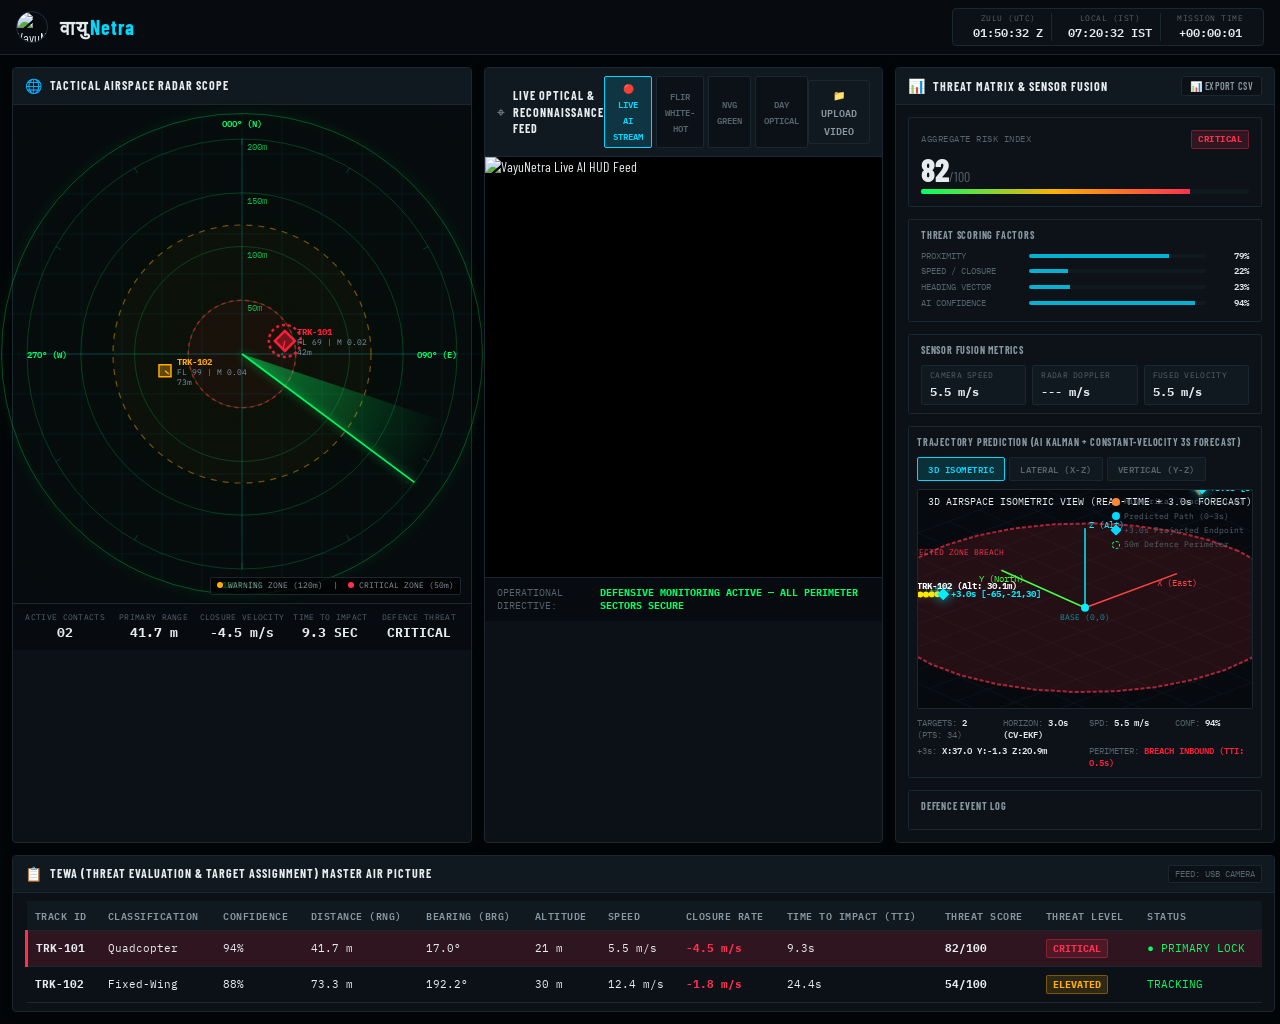
==== frontend/index.html @ 6079808c "Initial commit: VayuNetra AI Drone Detection & Airspace Defence C2" ====
<!DOCTYPE html>
<html lang="en">
<head>
  <meta charset="UTF-8">
  <meta name="viewport" content="width=device-width, initial-scale=1.0">
  <title>VayuNetra (वायुNetra) | AI Drone Detection &amp; Airspace Defence C2</title>
  <link rel="stylesheet" href="styles.css?v=4.0">
  <link rel="preconnect" href="https://fonts.googleapis.com">
  <link rel="preconnect" href="https://fonts.gstatic.com" crossorigin>
  <link href="https://fonts.googleapis.com/css2?family=Barlow+Condensed:ital,wght@0,400;0,500;0,600;0,700;0,800;0,900;1,600&family=IBM+Plex+Mono:ital,wght@0,400;0,500;0,600;0,700;1,400&family=Inter:wght@400;500;600;700&display=swap" rel="stylesheet">
</head>
<body class="cinematic-command-center">

  <!-- =========================================================================
       CLEAN STRATEGIC C2 HEADER
       ========================================================================= -->
  <header class="warroom-header">
    <div class="header-left">
      <div class="iaf-emblem-wrap">
        <img src="vayu_netra_logo.jpg" alt="VayuNetra Logo" width="32" height="32" class="vayu-netra-logo-img" style="width:32px !important; height:32px !important; max-width:32px !important; max-height:32px !important; border-radius:50%; object-fit:cover; flex-shrink:0; border:1.5px solid #1F2E38; display:inline-block;">
        <div class="title-group">
          <h1 class="main-screen-title"><span class="brand-hi">वायु</span><span class="brand-en">Netra</span></h1>
        </div>
      </div>
    </div>

    <!-- RIGHT: MISSION CLOCKS -->
    <div class="header-right">
      <div class="quad-clock-array">
        <div class="clock-cell">
          <span class="ck-label">ZULU (UTC)</span>
          <span id="clock-zulu" class="ck-val">--:--:-- Z</span>
        </div>
        <div class="clock-cell">
          <span class="ck-label">LOCAL (IST)</span>
          <span id="clock-ist" class="ck-val text-cyan">--:--:-- IST</span>
        </div>
        <div class="clock-cell">
          <span class="ck-label">MISSION TIME</span>
          <span id="clock-met" class="ck-val text-green">+00:00:00</span>
        </div>
      </div>
    </div>
  </header>

  <!-- =========================================================================
       MAIN 3-COLUMN TACTICAL GRID + BOTTOM TARGET MATRIX
       ========================================================================= -->
  <main class="warroom-grid">

    <!-- PANEL 1 (LEFT): TACTICAL AIRSPACE RADAR SCOPE -->
    <section class="c2-display-panel panel-big-board">
      <div class="display-panel-header">
        <div class="panel-tag-group">
          <span class="panel-icon">🌐</span>
          <h2>TACTICAL AIRSPACE RADAR SCOPE</h2>
        </div>
      </div>

      <div class="radar-scope-container">
        <canvas id="radarCanvas" width="480" height="480"></canvas>
        <div class="radar-hud-markings">
          <div class="bearing-mark mark-n">000° (N)</div>
          <div class="bearing-mark mark-e">090° (E)</div>
          <div class="bearing-mark mark-s">180° (S)</div>
          <div class="bearing-mark mark-w">270° (W)</div>
          <div class="sam-legend-badge">
            <span class="dot-sam-akash"></span> WARNING ZONE (120m) &nbsp;|&nbsp;
            <span class="dot-sam-dew"></span> CRITICAL ZONE (50m)
          </div>
        </div>
      </div>

      <!-- Real-time Track Vector Telemetry -->
      <div class="bigboard-telemetry-strip">
        <div class="strip-cell">
          <span class="sc-label">ACTIVE CONTACTS</span>
          <span class="sc-val text-cyan" id="track-count-val">00</span>
        </div>
        <div class="strip-cell">
          <span class="sc-label">PRIMARY RANGE</span>
          <span class="sc-val text-red" id="closest-range-val">--- m</span>
        </div>
        <div class="strip-cell">
          <span class="sc-label">CLOSURE VELOCITY</span>
          <span class="sc-val text-amber" id="max-closure-val">--- m/s</span>
        </div>
        <div class="strip-cell">
          <span class="sc-label">TIME TO IMPACT</span>
          <span class="sc-val text-red" id="tti-val">--- SEC</span>
        </div>
        <div class="strip-cell">
          <span class="sc-label">DEFENCE THREAT</span>
          <span class="sc-val text-green" id="air-threat-level">NOMINAL</span>
        </div>
      </div>
    </section>

    <!-- PANEL 2 (CENTER): LIVE OPTICAL RECONNAISSANCE FEED -->
    <section class="c2-display-panel panel-eoir-pod">
      <div class="display-panel-header">
        <div class="panel-tag-group">
          <span class="panel-icon">⌖</span>
          <h2>LIVE OPTICAL &amp; RECONNAISSANCE FEED</h2>
        </div>
        <!-- Clean Vision Mode Switcher -->
        <div class="vision-mode-bar">
          <button class="btn-vision-mode active" id="mode-live-stream" onclick="setVisionMode('LIVE_STREAM')">🔴 LIVE AI STREAM</button>
          <button class="btn-vision-mode" id="mode-flir-white" onclick="setVisionMode('WHITE_HOT')">FLIR WHITE-HOT</button>
          <button class="btn-vision-mode" id="mode-nvg" onclick="setVisionMode('NVG_GREEN')">NVG GREEN</button>
          <button class="btn-vision-mode" id="mode-optical" onclick="setVisionMode('DAY_OPTICAL')">DAY OPTICAL</button>
        </div>

        <!-- Dedicated Video Ingestion Toolbar -->
        <div style="display: flex; align-items: center; gap: 6px; margin-left: auto;">
          <input type="file" id="videoFileInput" accept="video/mp4,video/avi,video/mov,video/mkv,video/webm" style="display: none;" onchange="handleVideoUpload(event)">
          <button class="btn-source-ctrl btn-upload-act" id="btn-upload-video" onclick="document.getElementById('videoFileInput').click()" title="Upload & Stream Recorded Drone Video">📁 UPLOAD VIDEO</button>
        </div>
      </div>

      <div class="optical-feed-container">
        <!-- Live AI MJPEG Feed (From USB Camera + YOLO Inference) -->
        <img id="mjpegVideoFeed" src="/api/video_feed" alt="VayuNetra Live AI HUD Feed" style="position: absolute; top: 0; left: 0; width: 100%; height: 100%; object-fit: contain; z-index: 1;" onerror="setTimeout(() => { this.src = '/api/video_feed?t=' + Date.now(); }, 2000);" onload="this.style.display='block';">
        <canvas id="opticalCanvas" width="660" height="420" style="position: relative; z-index: 0;"></canvas>
      </div>

      <!-- Action Bar -->
      <div class="clean-action-bar">
        <div class="directive-strip">
          <span>OPERATIONAL DIRECTIVE:</span>
          <strong class="text-green" id="directive-text">DEFENSIVE MONITORING ACTIVE — ALL PERIMETER SECTORS SECURE</strong>
        </div>
      </div>
    </section>

    <!-- PANEL 3 (RIGHT): THREAT MATRIX & SENSOR FUSION -->
    <section class="c2-display-panel panel-threat-analytics">
      <div class="display-panel-header">
        <div class="panel-tag-group">
          <span class="panel-icon">📊</span>
          <h2>THREAT MATRIX &amp; SENSOR FUSION</h2>
        </div>
        <button class="btn-export-csv" onclick="exportMissionReportCsv()">📊 EXPORT CSV</button>
      </div>

      <div class="threat-panel-content">
        <!-- Threat Gauge Card -->
        <div class="threat-score-card">
          <div class="threat-gauge-header">
            <span>AGGREGATE RISK INDEX</span>
            <span class="threat-level-badge level-nominal" id="main-threat-badge">NOMINAL</span>
          </div>
          <div class="threat-score-number" id="main-threat-score-val">00<span class="score-max">/100</span></div>
          <div class="threat-progress-track">
            <div class="threat-progress-bar" id="main-threat-progress-bar" style="width: 0%;"></div>
          </div>
        </div>

        <!-- Risk Factor Breakdown -->
        <div class="risk-breakdown-box">
          <div class="breakdown-title">THREAT SCORING FACTORS</div>
          <div class="factor-row">
            <span>PROXIMITY</span>
            <div class="factor-bar-wrap"><div class="factor-bar-fill" id="factor-prox" style="width: 0%;"></div></div>
            <span class="factor-val" id="factor-prox-val">0%</span>
          </div>
          <div class="factor-row">
            <span>SPEED / CLOSURE</span>
            <div class="factor-bar-wrap"><div class="factor-bar-fill" id="factor-spd" style="width: 0%;"></div></div>
            <span class="factor-val" id="factor-spd-val">0%</span>
          </div>
          <div class="factor-row">
            <span>HEADING VECTOR</span>
            <div class="factor-bar-wrap"><div class="factor-bar-fill" id="factor-hdg" style="width: 0%;"></div></div>
            <span class="factor-val" id="factor-hdg-val">0%</span>
          </div>
          <div class="factor-row">
            <span>AI CONFIDENCE</span>
            <div class="factor-bar-wrap"><div class="factor-bar-fill" id="factor-conf" style="width: 0%;"></div></div>
            <span class="factor-val" id="factor-conf-val">0%</span>
          </div>
        </div>

        <!-- Sensor Fusion Metrics -->
        <div class="fusion-metrics-box">
          <div class="breakdown-title">SENSOR FUSION METRICS</div>
          <div class="fusion-metric-grid">
            <div class="f-metric-cell">
              <span class="f-label">CAMERA SPEED</span>
              <span class="f-val text-cyan" id="metric-cam-spd">0.0 m/s</span>
            </div>
            <div class="f-metric-cell">
              <span class="f-label">RADAR DOPPLER</span>
              <span class="f-val text-amber" id="metric-rad-spd">--- m/s</span>
            </div>
            <div class="f-metric-cell">
              <span class="f-label">FUSED VELOCITY</span>
              <span class="f-val text-green" id="metric-fused-spd">0.0 m/s</span>
            </div>
          </div>
        </div>

        <!-- TRAJECTORY PREDICTION VISUALIZATION -->
        <div class="trajectory-viz-box">
          <div class="breakdown-title">TRAJECTORY PREDICTION (AI KALMAN + CONSTANT-VELOCITY 3s FORECAST)</div>
          <div class="traj-view-tabs">
            <button class="traj-tab active" id="tab-3d" onclick="window.trajViz && window.trajViz.setView('3d')">3D ISOMETRIC</button>
            <button class="traj-tab" id="tab-lateral" onclick="window.trajViz && window.trajViz.setView('lateral')">LATERAL (X-Z)</button>
            <button class="traj-tab" id="tab-vertical" onclick="window.trajViz && window.trajViz.setView('vertical')">VERTICAL (Y-Z)</button>
          </div>
          <div class="traj-canvas-wrap">
            <canvas id="trajectoryCanvas" width="480" height="260"></canvas>
            <div class="traj-legend">
              <span class="legend-item"><span class="legend-dot leg-actual"></span> Historical Track (Solid)</span>
              <span class="legend-item"><span class="legend-dot leg-predicted"></span> Predicted Path (0–3s)</span>
              <span class="legend-item"><span class="legend-dot leg-endpoint"></span> +3.0s Projected Endpoint</span>
              <span class="legend-item"><span class="legend-dot leg-perimeter"></span> 50m Defence Perimeter</span>
            </div>
          </div>
          <div class="traj-stats-grid">
            <span class="traj-stat" id="traj-stat-points">TARGETS: <strong>0</strong></span>
            <span class="traj-stat" id="traj-stat-horizon">HORIZON: <strong>3.0s (CV-EKF)</strong></span>
            <span class="traj-stat" id="traj-stat-speed">SPD: <strong>-- m/s</strong></span>
            <span class="traj-stat" id="traj-stat-confidence">CONF: <strong>--%</strong></span>
            <span class="traj-stat traj-stat-wide" id="traj-stat-pred3s">+3s: <strong>AWAITING TRACK</strong></span>
            <span class="traj-stat traj-stat-wide" id="traj-stat-zone">PERIMETER: <strong style="color:#00ff66;">SECURE</strong></span>
          </div>
        </div>

        <!-- Compact Defence Event Log -->
        <div class="clean-event-log-box compact-log">
          <div class="breakdown-title">DEFENCE EVENT LOG</div>
          <div class="event-log-list" id="event-log-container"></div>
        </div>

      </div>
    </section>

    <!-- PANEL 4 (BOTTOM): TEWA MASTER AIR TRACK MATRIX & VIDEO INGESTION -->
    <section class="c2-display-panel panel-bottom-tewa">
      <div class="display-panel-header">
        <div class="panel-tag-group">
          <span class="panel-icon">📋</span>
          <h2>TEWA (THREAT EVALUATION &amp; TARGET ASSIGNMENT) MASTER AIR PICTURE</h2>
        </div>
        <span class="pill-mil pill-active" id="current-stream-source-badge">FEED: USB CAMERA</span>
      </div>

      <div id="video-upload-status-bar" class="upload-status-bar" style="display: none;">
        <span id="upload-status-text">Uploading drone video...</span>
      </div>

      <div class="tewa-table-wrap">
        <table class="tewa-table">
          <thead>
            <tr>
              <th>TRACK ID</th>
              <th>CLASSIFICATION</th>
              <th>CONFIDENCE</th>
              <th>DISTANCE (RNG)</th>
              <th>BEARING (BRG)</th>
              <th>ALTITUDE</th>
              <th>SPEED</th>
              <th>CLOSURE RATE</th>
              <th>TIME TO IMPACT (TTI)</th>
              <th>THREAT SCORE</th>
              <th>THREAT LEVEL</th>
              <th>STATUS</th>
            </tr>
          </thead>
          <tbody id="tewa-table-body">
            <tr>
              <td colspan="12" style="text-align: center; color: var(--text-dim); padding: 16px;">
                NO AIRBORNE TARGETS DETECTED IN PERIMETER • SYSTEM SCANNING
              </td>
            </tr>
          </tbody>
        </table>
      </div>
    </section>

  </main>

  <!-- JAVASCRIPT MODULES -->
  <script src="js/radar_scope.js?v=3.3"></script>
  <script src="js/optical_hud.js?v=3.3"></script>
  <script src="js/trajectory_viz.js?v=3.3"></script>
  <script src="app.js?v=3.3"></script>
</body>
</html>
---- frontend/styles.css ----
/* ==========================================================================
   VAYUNETRA — PROFESSIONAL DEFENCE COMMAND & CONTROL DASHBOARD
   Design System: Charcoal Command Console
   Palette: Neutral Dark + Restrained Cyan Accent + Semantic States
   ========================================================================== */

/* ── DESIGN TOKENS ─────────────────────────────────────────────────────── */
:root {
  /* Backgrounds — neutral near-black charcoal, NO blue cast */
  --bg-0: #030608;
  --bg-1: #070B0F;
  --bg-2: #0B1116;
  --bg-3: #101820;
  --bg-elevated: #141E28;
  --bg-input: #0C1218;

  /* Borders — subtle, low contrast */
  --border: #1A2730;
  --border-active: #00D9FF;
  --border-light: #1F2E38;

  /* Typography */
  --text-primary: #E6EBEE;
  --text-secondary: #8997A1;
  --text-muted: #56636C;

  /* Accent — cyan is instrumentation ONLY */
  --cyan: #00D9FF;
  --cyan-dim: rgba(0, 217, 255, 0.15);
  --cyan-subtle: rgba(0, 217, 255, 0.08);

  /* Semantic status */
  --success: #00FF66;
  --success-dim: rgba(0, 255, 102, 0.15);
  --warning: #FFB000;
  --warning-dim: rgba(255, 176, 0, 0.15);
  --danger: #FF304F;
  --danger-dim: rgba(255, 48, 79, 0.15);

  /* Radar-specific */
  --radar-green: #00FF66;
  --radar-grid: #0A2818;
  --radar-sweep: rgba(0, 255, 102, 0.12);

  /* Fonts */
  --font-mono: 'IBM Plex Mono', monospace;
  --font-title: 'Barlow Condensed', sans-serif;
  --font-stencil: 'Barlow Condensed', sans-serif;
  --font-body: 'Inter', 'Barlow Condensed', sans-serif;

  /* Spacing */
  --sp-1: 4px;
  --sp-2: 8px;
  --sp-3: 12px;
  --sp-4: 16px;
  --sp-5: 24px;
  --sp-6: 32px;

  /* Radii */
  --radius-sm: 2px;
  --radius-md: 4px;
  --radius-lg: 6px;
}

/* ── RESET ─────────────────────────────────────────────────────────────── */
* {
  box-sizing: border-box;
  margin: 0;
  padding: 0;
}

/* ── BASE ──────────────────────────────────────────────────────────────── */
body.cinematic-command-center {
  background-color: var(--bg-0);
  background-image: none;
  color: var(--text-primary);
  font-family: var(--font-title);
  font-size: 14px;
  line-height: 1.4;
  min-height: 100vh;
  overflow-x: hidden;
  user-select: none;
  -webkit-font-smoothing: antialiased;
  -moz-osx-font-smoothing: grayscale;
}

/* ── SCROLLBAR ─────────────────────────────────────────────────────────── */
::-webkit-scrollbar { width: 4px; height: 4px; }
::-webkit-scrollbar-track { background: var(--bg-1); }
::-webkit-scrollbar-thumb { background: var(--border); border-radius: 2px; }
::-webkit-scrollbar-thumb:hover { background: var(--text-muted); }

/* ── UTILITY CLASSES ───────────────────────────────────────────────────── */
.text-cyan { color: var(--cyan); }
.text-red { color: var(--danger); }
.text-green { color: var(--success); }
.text-amber { color: var(--warning); }

/* ==========================================================================
   HEADER — Dark charcoal command bar
   ========================================================================== */

.warroom-header {
  display: flex;
  justify-content: space-between;
  align-items: center;
  padding: var(--sp-2) var(--sp-4);
  background: var(--bg-1);
  border-bottom: 1px solid var(--border);
  box-shadow: 0 1px 4px rgba(0, 0, 0, 0.5);
}

.header-left {
  display: flex;
  align-items: center;
}

.iaf-emblem-wrap {
  display: flex;
  align-items: center;
  gap: var(--sp-3);
}

.vayu-netra-logo-img {
  height: 32px !important;
  width: 32px !important;
  max-width: 32px !important;
  max-height: 32px !important;
  flex-shrink: 0;
  border-radius: 50%;
  border: 1.5px solid var(--border-light);
  box-shadow: none;
  object-fit: cover;
  display: inline-block;
}

.brand-hi {
  color: var(--text-primary);
  font-weight: 800;
  font-family: var(--font-title);
  margin-right: 2px;
}

.brand-en {
  color: var(--cyan);
  font-weight: 700;
  font-family: var(--font-title);
}

.command-motto {
  font-family: var(--font-mono);
  font-size: 9px;
  letter-spacing: 1.5px;
  color: var(--text-muted);
  font-weight: 500;
}

.main-screen-title {
  font-family: var(--font-title);
  font-size: 20px;
  font-weight: 700;
  letter-spacing: 1px;
  color: var(--text-primary);
  line-height: 1.2;
}

.badge-sector {
  background: var(--bg-3);
  color: var(--text-secondary);
  font-size: 10px;
  padding: 2px 6px;
  border-radius: var(--radius-sm);
  border: 1px solid var(--border);
  vertical-align: middle;
  font-family: var(--font-mono);
}

/* STATUS PILLS */
.clean-status-pill-group {
  display: flex;
  gap: var(--sp-2);
  align-items: center;
}

.status-pill {
  font-family: var(--font-mono);
  font-size: 10px;
  padding: 3px 8px;
  border-radius: var(--radius-sm);
  border: 1px solid var(--border);
  background: var(--bg-2);
  display: flex;
  align-items: center;
  gap: 5px;
  color: var(--text-secondary);
}

.pill-online { border-color: rgba(0, 255, 102, 0.3); color: var(--success); }
.pill-active { border-color: rgba(0, 217, 255, 0.3); color: var(--cyan); }
.pill-standby { border-color: rgba(255, 176, 0, 0.25); color: var(--warning); }
.pill-ai { border-color: var(--border-light); color: var(--text-primary); }

.pill-dot {
  color: var(--success);
  animation: pulseDot 1.5s infinite;
}

@keyframes pulseDot {
  0%, 100% { opacity: 1; }
  50% { opacity: 0.3; }
}

/* CLOCK ARRAY */
.header-right {
  display: flex;
  align-items: center;
}

.quad-clock-array {
  display: flex;
  gap: var(--sp-2);
  background: var(--bg-2);
  border: 1px solid var(--border);
  padding: var(--sp-1) var(--sp-3);
  border-radius: var(--radius-md);
}

.clock-cell {
  display: flex;
  flex-direction: column;
  align-items: center;
  padding: 0 var(--sp-2);
  border-right: 1px solid var(--border);
}
.clock-cell:last-child { border-right: none; }

.ck-label {
  font-family: var(--font-mono);
  font-size: 8px;
  color: var(--text-muted);
  letter-spacing: 0.5px;
  text-transform: uppercase;
}

.ck-val {
  font-family: var(--font-mono);
  font-size: 12px;
  font-weight: 600;
  color: var(--text-primary);
}

/* ==========================================================================
   MAIN GRID LAYOUT
   ========================================================================== */

.warroom-grid {
  display: grid;
  grid-template-columns: 460px 1fr 380px;
  gap: var(--sp-3);
  padding: var(--sp-3);
}

.panel-bottom-tewa {
  grid-column: 1 / -1;
}

/* ==========================================================================
   PANEL SYSTEM — Layered charcoal surfaces, subtle borders
   ========================================================================== */

.c2-display-panel {
  background: var(--bg-2);
  border: 1px solid var(--border);
  border-radius: var(--radius-md);
  display: flex;
  flex-direction: column;
  box-shadow: 0 2px 8px rgba(0, 0, 0, 0.3);
  position: relative;
}

/* Remove the corner accent marks — they create unnecessary visual noise */
.c2-display-panel::before,
.c2-display-panel::after {
  display: none;
}

.display-panel-header {
  display: flex;
  justify-content: space-between;
  align-items: center;
  padding: var(--sp-2) var(--sp-3);
  background: var(--bg-3);
  border-bottom: 1px solid var(--border);
}

.panel-tag-group {
  display: flex;
  align-items: center;
  gap: var(--sp-2);
}

.panel-tag-group h2 {
  font-family: var(--font-title);
  font-size: 12px;
  font-weight: 700;
  letter-spacing: 1px;
  color: var(--text-primary);
  text-transform: uppercase;
}

.panel-icon {
  color: var(--text-secondary);
  font-size: 14px;
}

.panel-pills {
  display: flex;
  gap: 6px;
}

.pill-mil {
  font-family: var(--font-mono);
  font-size: 9px;
  background: var(--bg-2);
  border: 1px solid var(--border);
  padding: 2px 6px;
  border-radius: var(--radius-sm);
  color: var(--text-muted);
}

.pill-pulse {
  background: var(--success-dim);
  border-color: rgba(0, 255, 102, 0.35);
  color: var(--success);
  animation: radarPillPulse 1.5s infinite;
}

@keyframes radarPillPulse {
  0%, 100% { opacity: 1; }
  50% { opacity: 0.4; }
}

/* ==========================================================================
   PANEL 1: TACTICAL AIRSPACE RADAR SCOPE
   ========================================================================== */

.radar-scope-container {
  position: relative;
  display: flex;
  justify-content: center;
  align-items: center;
  padding: var(--sp-2);
  background: radial-gradient(circle, #040E08 0%, var(--bg-1) 100%);
}

#radarCanvas {
  border-radius: 50%;
  border: 1.5px solid rgba(0, 255, 102, 0.30);
  box-shadow: 0 0 15px rgba(0, 255, 102, 0.08), inset 0 0 15px rgba(0, 255, 102, 0.04);
}

.radar-hud-markings {
  position: absolute;
  top: 0; left: 0; right: 0; bottom: 0;
  pointer-events: none;
}

.bearing-mark {
  position: absolute;
  font-family: var(--font-mono);
  font-size: 9px;
  color: var(--success);
  font-weight: 600;
}
.mark-n { top: 12px; left: 50%; transform: translateX(-50%); }
.mark-s { bottom: 12px; left: 50%; transform: translateX(-50%); }
.mark-e { right: 14px; top: 50%; transform: translateY(-50%); }
.mark-w { left: 14px; top: 50%; transform: translateY(-50%); }

.sam-legend-badge {
  position: absolute;
  bottom: 8px;
  right: 10px;
  background: rgba(0, 0, 0, 0.7);
  border: 1px solid var(--border);
  padding: 2px 6px;
  border-radius: var(--radius-sm);
  font-family: var(--font-mono);
  font-size: 8px;
  color: var(--text-secondary);
}

.dot-sam-akash {
  display: inline-block;
  width: 6px;
  height: 6px;
  border-radius: 50%;
  background: var(--warning);
}
.dot-sam-dew {
  display: inline-block;
  width: 6px;
  height: 6px;
  border-radius: 50%;
  background: var(--danger);
}

/* Telemetry Strip below radar */
.bigboard-telemetry-strip {
  display: grid;
  grid-template-columns: repeat(5, 1fr);
  padding: var(--sp-2) var(--sp-2);
  background: var(--bg-1);
  border-top: 1px solid var(--border);
  text-align: center;
}

.strip-cell .sc-label {
  display: block;
  font-family: var(--font-mono);
  font-size: 7.5px;
  color: var(--text-muted);
  letter-spacing: 0.3px;
  text-transform: uppercase;
}

.strip-cell .sc-val {
  font-family: var(--font-mono);
  font-size: 13px;
  font-weight: 700;
  color: var(--text-primary);
}

/* ==========================================================================
   PANEL 2: LIVE OPTICAL & RECONNAISSANCE FEED
   ========================================================================== */

.vision-mode-bar {
  display: flex;
  gap: var(--sp-1);
}

.btn-vision-mode {
  font-family: var(--font-mono);
  font-size: 9px;
  font-weight: 600;
  padding: 3px 8px;
  border-radius: var(--radius-sm);
  border: 1px solid var(--border);
  background: var(--bg-2);
  color: var(--text-muted);
  cursor: pointer;
  transition: all 0.15s ease;
}

.btn-vision-mode:hover {
  color: var(--text-secondary);
  border-color: var(--border-light);
}

.btn-vision-mode.active {
  background: var(--cyan-dim);
  color: var(--cyan);
  border-color: var(--cyan);
  box-shadow: none;
}

.optical-feed-container {
  position: relative;
  background: #000;
  display: flex;
  justify-content: center;
  align-items: center;
  min-height: 420px;
  overflow: hidden;
}

#opticalCanvas {
  width: 100%;
  height: 100%;
  object-fit: cover;
}

/* FLIR overlay — retained for functionality */
.flir-cinematic-overlay {
  position: absolute;
  top: 0; left: 0; right: 0; bottom: 0;
  pointer-events: none;
}

.flir-top-bar {
  position: absolute;
  top: 8px;
  left: 10px;
  display: flex;
  gap: 12px;
  background: rgba(0, 0, 0, 0.7);
  border: 1px solid var(--border);
  padding: 3px 8px;
  font-family: var(--font-mono);
  font-size: 9px;
  color: var(--text-secondary);
}

.flir-zoom-controls {
  position: absolute;
  top: 8px;
  right: 10px;
  display: flex;
  gap: 4px;
  align-items: center;
  background: rgba(0, 0, 0, 0.7);
  border: 1px solid var(--border);
  padding: 2px 6px;
  pointer-events: auto;
}

.zoom-label {
  font-family: var(--font-mono);
  font-size: 8px;
  color: var(--text-muted);
}

.btn-zoom {
  font-family: var(--font-mono);
  font-size: 8px;
  padding: 2px 5px;
  background: var(--bg-2);
  border: 1px solid var(--border);
  color: var(--text-secondary);
  border-radius: var(--radius-sm);
  cursor: pointer;
  transition: all 0.15s ease;
}

.btn-zoom.active {
  background: var(--warning-dim);
  color: var(--warning);
  border-color: var(--warning);
}

.laser-designator-box {
  position: absolute;
  bottom: 8px;
  left: 10px;
  background: rgba(0, 0, 0, 0.75);
  border: 1px solid var(--border);
  padding: 5px 10px;
  border-radius: var(--radius-sm);
  font-family: var(--font-mono);
}

.designator-title {
  font-size: 10px;
  font-weight: 600;
  color: var(--text-primary);
  letter-spacing: 0.5px;
}

.designator-desc {
  font-size: 9.5px;
  color: var(--text-muted);
  margin-top: 2px;
}

/* Action bar below feed */
.clean-action-bar {
  padding: var(--sp-2) var(--sp-3);
  background: var(--bg-1);
  border-top: 1px solid var(--border);
}

.directive-strip {
  display: flex;
  justify-content: space-between;
  font-family: var(--font-mono);
  font-size: 9.5px;
  color: var(--text-muted);
}

/* ==========================================================================
   PANEL 3: THREAT MATRIX & SENSOR FUSION
   ========================================================================== */

.threat-panel-content {
  padding: var(--sp-3);
  display: flex;
  flex-direction: column;
  gap: var(--sp-3);
}

/* Threat Score Card */
.threat-score-card {
  background: var(--bg-input);
  border: 1px solid var(--border);
  padding: var(--sp-3);
  border-radius: var(--radius-sm);
}

.threat-gauge-header {
  display: flex;
  justify-content: space-between;
  align-items: center;
  font-family: var(--font-mono);
  font-size: 9px;
  color: var(--text-muted);
  text-transform: uppercase;
  letter-spacing: 0.5px;
}

.threat-level-badge {
  font-family: var(--font-mono);
  font-size: 9px;
  font-weight: 700;
  padding: 2px 6px;
  border-radius: var(--radius-sm);
}

.level-nominal { background: var(--success-dim); color: var(--success); border: 1px solid rgba(0, 255, 102, 0.35); }
.level-elevated { background: var(--warning-dim); color: var(--warning); border: 1px solid rgba(255, 176, 0, 0.35); }
.level-critical { background: var(--danger-dim); color: var(--danger); border: 1px solid rgba(255, 48, 79, 0.35); }

.threat-score-number {
  font-family: var(--font-title);
  font-size: 32px;
  font-weight: 800;
  color: var(--text-primary);
  margin: var(--sp-1) 0;
  line-height: 1;
}

.score-max {
  font-size: 14px;
  color: var(--text-muted);
  font-weight: 400;
}

.threat-progress-track {
  width: 100%;
  height: 5px;
  background: var(--bg-3);
  border-radius: var(--radius-sm);
  overflow: hidden;
}

.threat-progress-bar {
  height: 100%;
  background: linear-gradient(90deg, var(--success), var(--warning), var(--danger));
  transition: width 0.3s ease;
}

/* Risk Factor Breakdown */
.risk-breakdown-box, .fusion-metrics-box, .clean-event-log-box {
  background: var(--bg-input);
  border: 1px solid var(--border);
  padding: var(--sp-2) var(--sp-3);
  border-radius: var(--radius-sm);
}

.breakdown-title {
  font-family: var(--font-title);
  font-size: 10px;
  font-weight: 700;
  color: var(--text-secondary);
  letter-spacing: 0.8px;
  margin-bottom: var(--sp-2);
  text-transform: uppercase;
}

.factor-row {
  display: grid;
  grid-template-columns: 100px 1fr 35px;
  align-items: center;
  gap: var(--sp-2);
  font-family: var(--font-mono);
  font-size: 8.5px;
  color: var(--text-muted);
  margin-bottom: var(--sp-1);
}

.factor-bar-wrap {
  height: 4px;
  background: var(--bg-3);
  border-radius: var(--radius-sm);
  overflow: hidden;
}

.factor-bar-fill {
  height: 100%;
  background: var(--cyan);
  transition: width 0.3s ease;
  opacity: 0.8;
}

.factor-val {
  text-align: right;
  color: var(--text-primary);
  font-weight: 600;
}

/* Sensor Fusion Metrics */
.fusion-metric-grid {
  display: grid;
  grid-template-columns: repeat(3, 1fr);
  gap: 6px;
}

.f-metric-cell {
  background: var(--bg-3);
  border: 1px solid var(--border);
  padding: var(--sp-1) var(--sp-2);
  border-radius: var(--radius-sm);
}

.f-metric-cell .f-label {
  display: block;
  font-family: var(--font-mono);
  font-size: 7.5px;
  color: var(--text-muted);
  letter-spacing: 0.3px;
  text-transform: uppercase;
}

.f-metric-cell .f-val {
  font-family: var(--font-mono);
  font-size: 12px;
  font-weight: 700;
  color: var(--text-primary);
}

/* ==========================================================================
   EVENT LOG
   ========================================================================== */

.event-log-list {
  display: flex;
  flex-direction: column;
  gap: 3px;
  max-height: 80px;
  overflow-y: auto;
  font-family: var(--font-mono);
  font-size: 8.5px;
}

.log-item {
  color: var(--text-muted);
  line-height: 1.3;
}

/* ==========================================================================
   EXPORT BUTTON
   ========================================================================== */

.btn-export-csv {
  font-family: var(--font-title);
  font-size: 10px;
  font-weight: 600;
  padding: 3px 8px;
  background: var(--bg-2);
  border: 1px solid var(--border);
  color: var(--text-secondary);
  border-radius: var(--radius-sm);
  cursor: pointer;
  transition: all 0.15s ease;
  letter-spacing: 0.3px;
}

.btn-export-csv:hover {
  background: var(--bg-3);
  border-color: var(--cyan);
  color: var(--cyan);
}

/* ==========================================================================
   PANEL 4: TEWA TABLE
   ========================================================================== */

.tewa-table-wrap {
  padding: var(--sp-2) var(--sp-3);
  overflow-x: auto;
}

.tewa-table {
  width: 100%;
  border-collapse: collapse;
  font-family: var(--font-mono);
  font-size: 11px;
}

.tewa-table th {
  background: var(--bg-3);
  color: var(--text-secondary);
  text-align: left;
  padding: var(--sp-2) var(--sp-2);
  border-bottom: 1px solid var(--border);
  font-weight: 600;
  font-size: 9.5px;
  letter-spacing: 0.5px;
  text-transform: uppercase;
}

.tewa-table td {
  padding: var(--sp-2) var(--sp-2);
  border-bottom: 1px solid var(--border);
  color: var(--text-primary);
  white-space: nowrap;
}

.tewa-table tr:hover {
  background: rgba(255, 255, 255, 0.02);
}

.row-hostile-priority {
  background: var(--danger-dim);
  border-left: 3px solid var(--danger);
}

.tewa-badge {
  padding: 2px 6px;
  border-radius: var(--radius-sm);
  font-weight: 700;
  font-size: 9.5px;
  display: inline-block;
}

.tewa-critical { background: var(--danger-dim); color: var(--danger); border: 1px solid rgba(255, 48, 79, 0.35); }
.tewa-elevated { background: var(--warning-dim); color: var(--warning); border: 1px solid rgba(255, 176, 0, 0.35); }
.tewa-nominal { background: var(--success-dim); color: var(--success); border: 1px solid rgba(0, 255, 102, 0.35); }

/* ==========================================================================
   VIDEO SOURCE CONTROLS
   ========================================================================== */

.video-source-controls {
  display: flex;
  align-items: center;
  gap: var(--sp-2);
}

.btn-source-ctrl {
  font-family: var(--font-mono);
  font-size: 10px;
  font-weight: 600;
  padding: var(--sp-1) var(--sp-3);
  border-radius: var(--radius-sm);
  cursor: pointer;
  transition: all 0.15s ease;
  display: flex;
  align-items: center;
  gap: 5px;
}

.btn-upload-act {
  background: var(--bg-3);
  border: 1px solid var(--border);
  color: var(--text-secondary);
}

.btn-upload-act:hover {
  border-color: var(--cyan);
  color: var(--cyan);
  background: var(--cyan-subtle);
}

.btn-usb-act {
  background: var(--success-dim);
  border: 1px solid rgba(0, 255, 102, 0.35);
  color: var(--success);
}

.btn-usb-act:hover {
  background: var(--success);
  color: #000;
}

.upload-status-bar {
  padding: var(--sp-2) var(--sp-3);
  background: var(--cyan-subtle);
  border-bottom: 1px solid var(--border);
  font-family: var(--font-mono);
  font-size: 10px;
  color: var(--text-secondary);
  display: flex;
  justify-content: space-between;
  align-items: center;
}

/* ==========================================================================
   RF JAMMING PANEL (retained for possible re-enable)
   ========================================================================== */

.rf-jamming-control-panel {
  padding: var(--sp-2) var(--sp-3);
  background: var(--bg-1);
  border-top: 1px solid var(--border);
  margin-top: var(--sp-2);
  border-radius: var(--radius-sm);
  display: flex;
  flex-direction: column;
  gap: var(--sp-2);
}

.rf-panel-header {
  display: flex;
  justify-content: space-between;
  align-items: center;
  font-family: var(--font-mono);
  font-size: 10px;
}

.rf-panel-title {
  font-family: var(--font-title);
  font-size: 11px;
  font-weight: 700;
  color: var(--text-secondary);
  letter-spacing: 0.8px;
}

.rf-status-badge {
  font-size: 9px;
  padding: 2px 6px;
  border-radius: var(--radius-sm);
  font-weight: 700;
  font-family: var(--font-mono);
}

.tag-secure { background: var(--success-dim); color: var(--success); border: 1px solid rgba(0, 255, 102, 0.3); }
.tag-critical { background: var(--danger-dim); color: var(--danger); border: 1px solid rgba(255, 48, 79, 0.3); }
.tag-active { background: var(--cyan-dim); color: var(--cyan); border: 1px solid rgba(0, 217, 255, 0.3); }

.rf-action-btn-group {
  display: grid;
  grid-template-columns: 1.4fr 1.2fr 1.2fr;
  gap: var(--sp-2);
}

.btn-rf-action {
  font-family: var(--font-title);
  font-size: 11px;
  font-weight: 700;
  padding: var(--sp-2) var(--sp-2);
  border-radius: var(--radius-sm);
  cursor: pointer;
  letter-spacing: 0.5px;
  text-transform: uppercase;
  transition: all 0.15s ease;
}

.btn-softkill {
  background: var(--bg-3);
  border: 1px solid var(--border);
  color: var(--text-secondary);
}
.btn-softkill:hover {
  border-color: var(--cyan);
  color: var(--cyan);
}

.btn-jam-sim {
  background: var(--bg-3);
  border: 1px solid var(--border);
  color: var(--text-secondary);
}
.btn-jam-sim:hover {
  border-color: var(--warning);
  color: var(--warning);
}

.btn-eccm-hop {
  background: var(--bg-3);
  border: 1px solid var(--border);
  color: var(--text-secondary);
}
.btn-eccm-hop:hover {
  border-color: var(--success);
  color: var(--success);
}

/* ==========================================================================
   TRAJECTORY PREDICTION
   ========================================================================== */

.trajectory-viz-box {
  padding: var(--sp-2);
  background: var(--bg-input);
  border: 1px solid var(--border);
  border-radius: var(--radius-sm);
}

.traj-view-tabs {
  display: flex;
  gap: var(--sp-1);
  margin: var(--sp-2) 0;
}

.traj-tab {
  font-family: var(--font-mono);
  font-size: 9px;
  font-weight: 600;
  padding: 3px 10px;
  border-radius: var(--radius-sm);
  cursor: pointer;
  letter-spacing: 0.5px;
  background: var(--bg-3);
  border: 1px solid var(--border);
  color: var(--text-muted);
  transition: all 0.15s ease;
}

.traj-tab:hover {
  border-color: var(--border-light);
  color: var(--text-secondary);
}

.traj-tab.active {
  background: var(--cyan-dim);
  border-color: var(--cyan);
  color: var(--cyan);
}

.traj-canvas-wrap {
  position: relative;
  width: 100%;
  height: 220px;
  background: var(--bg-1);
  border: 1px solid var(--border);
  border-radius: var(--radius-sm);
  overflow: hidden;
}

.traj-canvas-wrap canvas {
  width: 100%;
  height: 100%;
  display: block;
}

.traj-legend {
  position: absolute;
  top: 6px;
  right: 8px;
  display: flex;
  flex-direction: column;
  gap: 3px;
  font-family: var(--font-mono);
  font-size: 8px;
  color: var(--text-muted);
}

.legend-item {
  display: flex;
  align-items: center;
  gap: 4px;
}

.legend-dot {
  width: 8px;
  height: 8px;
  border-radius: 50%;
  display: inline-block;
}

.leg-actual { background: #ff8833; box-shadow: none; }
.leg-predicted { background: var(--cyan); box-shadow: none; }
.leg-endpoint {
  background: var(--cyan);
  transform: rotate(45deg);
  border-radius: 1px;
  box-shadow: none;
}
.leg-perimeter {
  background: transparent;
  border: 1.5px dashed var(--success);
  border-radius: 50%;
}

.traj-stats-grid {
  display: grid;
  grid-template-columns: repeat(4, 1fr);
  gap: var(--sp-1) var(--sp-2);
  padding: var(--sp-2) 0 0 0;
  font-family: var(--font-mono);
  font-size: 8.5px;
  color: var(--text-muted);
}

.traj-stat-wide {
  grid-column: span 2;
}

.traj-stat strong {
  color: var(--text-primary);
  font-weight: 600;
}

/* Compact Event Log */
.compact-log {
  max-height: 80px;
  overflow-y: auto;
}

.compact-log .event-log-list {
  max-height: 60px;
  overflow-y: auto;
}
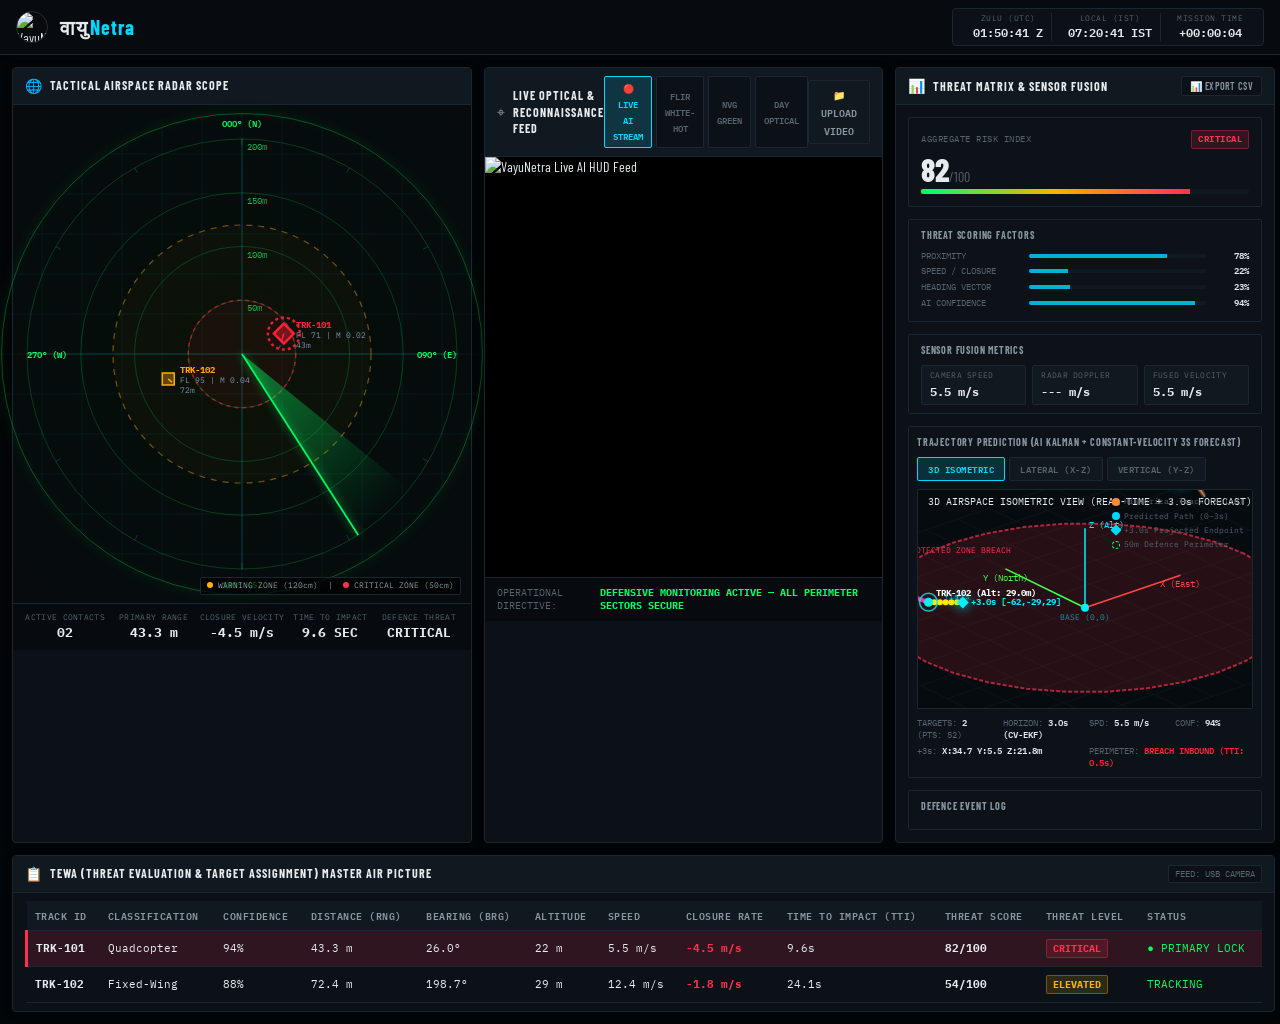
==== commit a14ca354: "Add Dockerfile and backend connection support" ====
--- a/frontend/index.html
+++ b/frontend/index.html
@@ -65,8 +65,8 @@
           <div class="bearing-mark mark-s">180° (S)</div>
           <div class="bearing-mark mark-w">270° (W)</div>
           <div class="sam-legend-badge">
-            <span class="dot-sam-akash"></span> WARNING ZONE (120m) &nbsp;|&nbsp;
-            <span class="dot-sam-dew"></span> CRITICAL ZONE (50m)
+            <span class="dot-sam-akash"></span> WARNING ZONE (120cm) &nbsp;|&nbsp;
+            <span class="dot-sam-dew"></span> CRITICAL ZONE (50cm)
           </div>
         </div>
       </div>
@@ -282,9 +282,9 @@
   </main>
 
   <!-- JAVASCRIPT MODULES -->
-  <script src="js/radar_scope.js?v=3.3"></script>
-  <script src="js/optical_hud.js?v=3.3"></script>
-  <script src="js/trajectory_viz.js?v=3.3"></script>
-  <script src="app.js?v=3.3"></script>
+  <script src="js/radar_scope.js?v=3.4"></script>
+  <script src="js/optical_hud.js?v=3.4"></script>
+  <script src="js/trajectory_viz.js?v=3.4"></script>
+  <script src="app.js?v=3.4"></script>
 </body>
 </html>
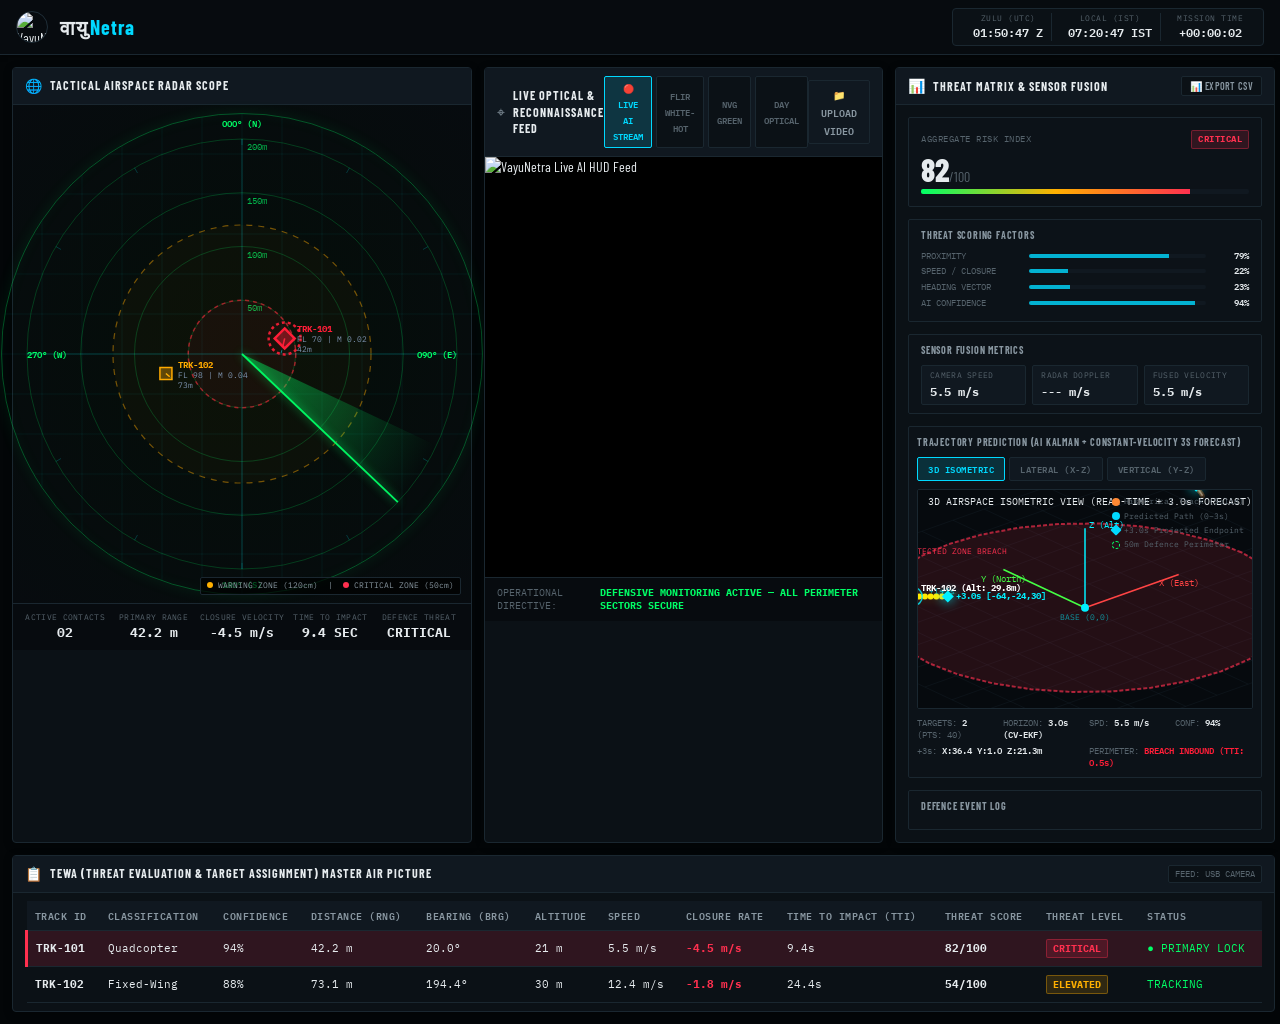
==== commit 248d72ba: "Update VayuNetra emblem logo and redeploy" ====
--- a/frontend/index.html
+++ b/frontend/index.html
@@ -17,7 +17,7 @@
   <header class="warroom-header">
     <div class="header-left">
       <div class="iaf-emblem-wrap">
-        <img src="vayu_netra_logo.jpg" alt="VayuNetra Logo" width="32" height="32" class="vayu-netra-logo-img" style="width:32px !important; height:32px !important; max-width:32px !important; max-height:32px !important; border-radius:50%; object-fit:cover; flex-shrink:0; border:1.5px solid #1F2E38; display:inline-block;">
+        <img src="vayu_netra_logo.jpg?v=5.0" alt="VayuNetra Logo" width="32" height="32" class="vayu-netra-logo-img" style="width:32px !important; height:32px !important; max-width:32px !important; max-height:32px !important; border-radius:50%; object-fit:cover; flex-shrink:0; border:1.5px solid #1F2E38; display:inline-block;">
         <div class="title-group">
           <h1 class="main-screen-title"><span class="brand-hi">वायु</span><span class="brand-en">Netra</span></h1>
         </div>
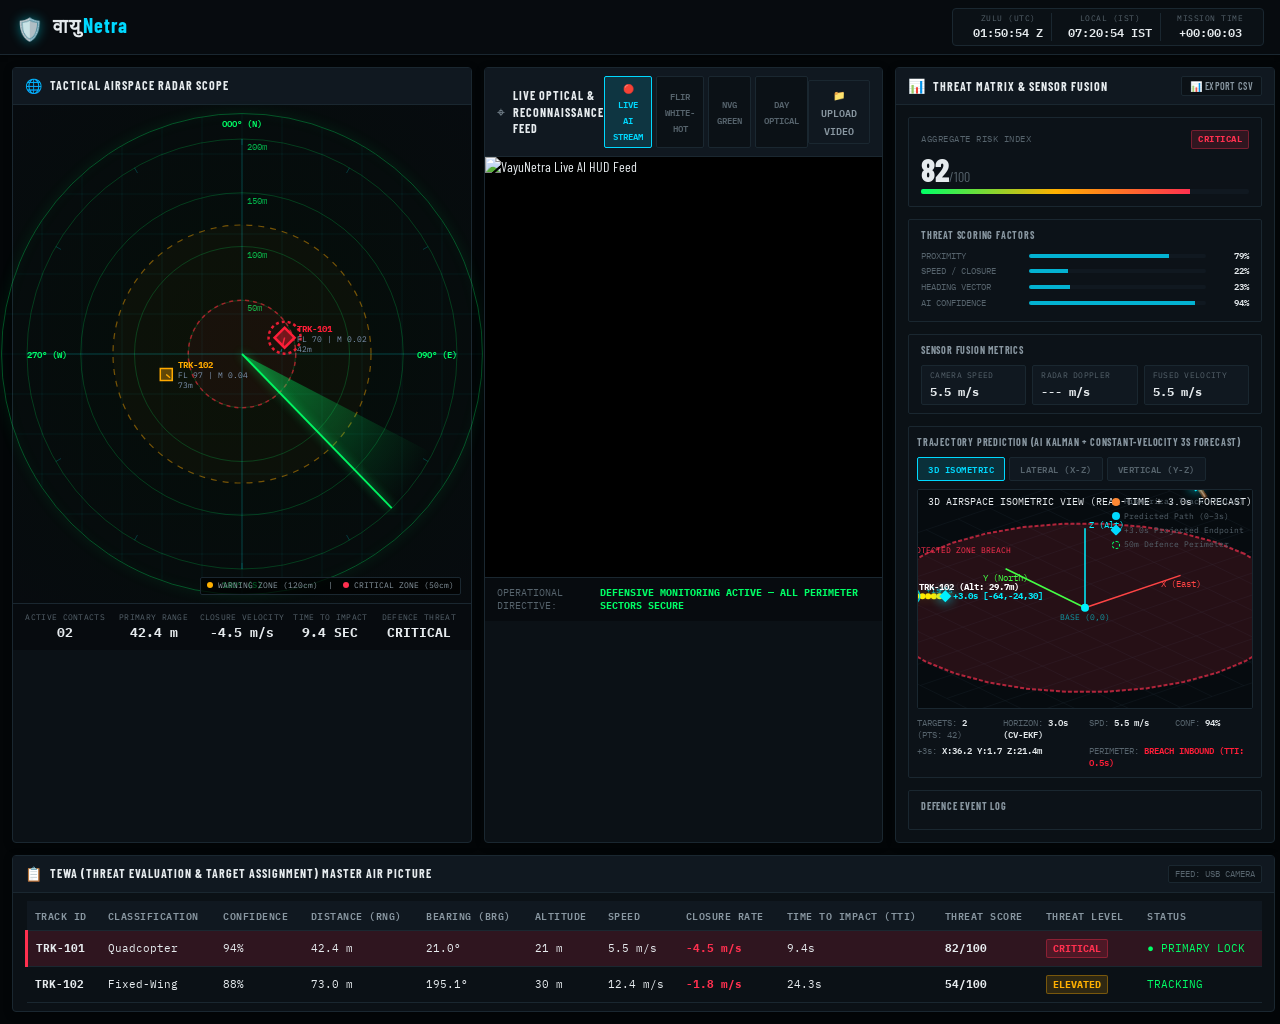
==== commit eea9ad6d: "Remove broken logo img and replace with sleek tactical shield badge" ====
--- a/frontend/index.html
+++ b/frontend/index.html
@@ -17,9 +17,8 @@
   <header class="warroom-header">
     <div class="header-left">
       <div class="iaf-emblem-wrap">
-        <img src="vayu_netra_logo.jpg?v=5.0" alt="VayuNetra Logo" width="32" height="32" class="vayu-netra-logo-img" style="width:32px !important; height:32px !important; max-width:32px !important; max-height:32px !important; border-radius:50%; object-fit:cover; flex-shrink:0; border:1.5px solid #1F2E38; display:inline-block;">
         <div class="title-group">
-          <h1 class="main-screen-title"><span class="brand-hi">वायु</span><span class="brand-en">Netra</span></h1>
+          <h1 class="main-screen-title"><span class="brand-badge-icon">🛡️</span> <span class="brand-hi">वायु</span><span class="brand-en">Netra</span></h1>
         </div>
       </div>
     </div>
--- a/frontend/styles.css
+++ b/frontend/styles.css
@@ -121,17 +121,14 @@
   gap: var(--sp-3);
 }
 
-.vayu-netra-logo-img {
-  height: 32px !important;
-  width: 32px !important;
-  max-width: 32px !important;
-  max-height: 32px !important;
-  flex-shrink: 0;
-  border-radius: 50%;
-  border: 1.5px solid var(--border-light);
-  box-shadow: none;
-  object-fit: cover;
-  display: inline-block;
+.brand-badge-icon {
+  font-size: 22px;
+  display: inline-flex;
+  align-items: center;
+  justify-content: center;
+  filter: drop-shadow(0 0 6px rgba(0, 240, 255, 0.45));
+  margin-right: 4px;
+  vertical-align: middle;
 }
 
 .brand-hi {
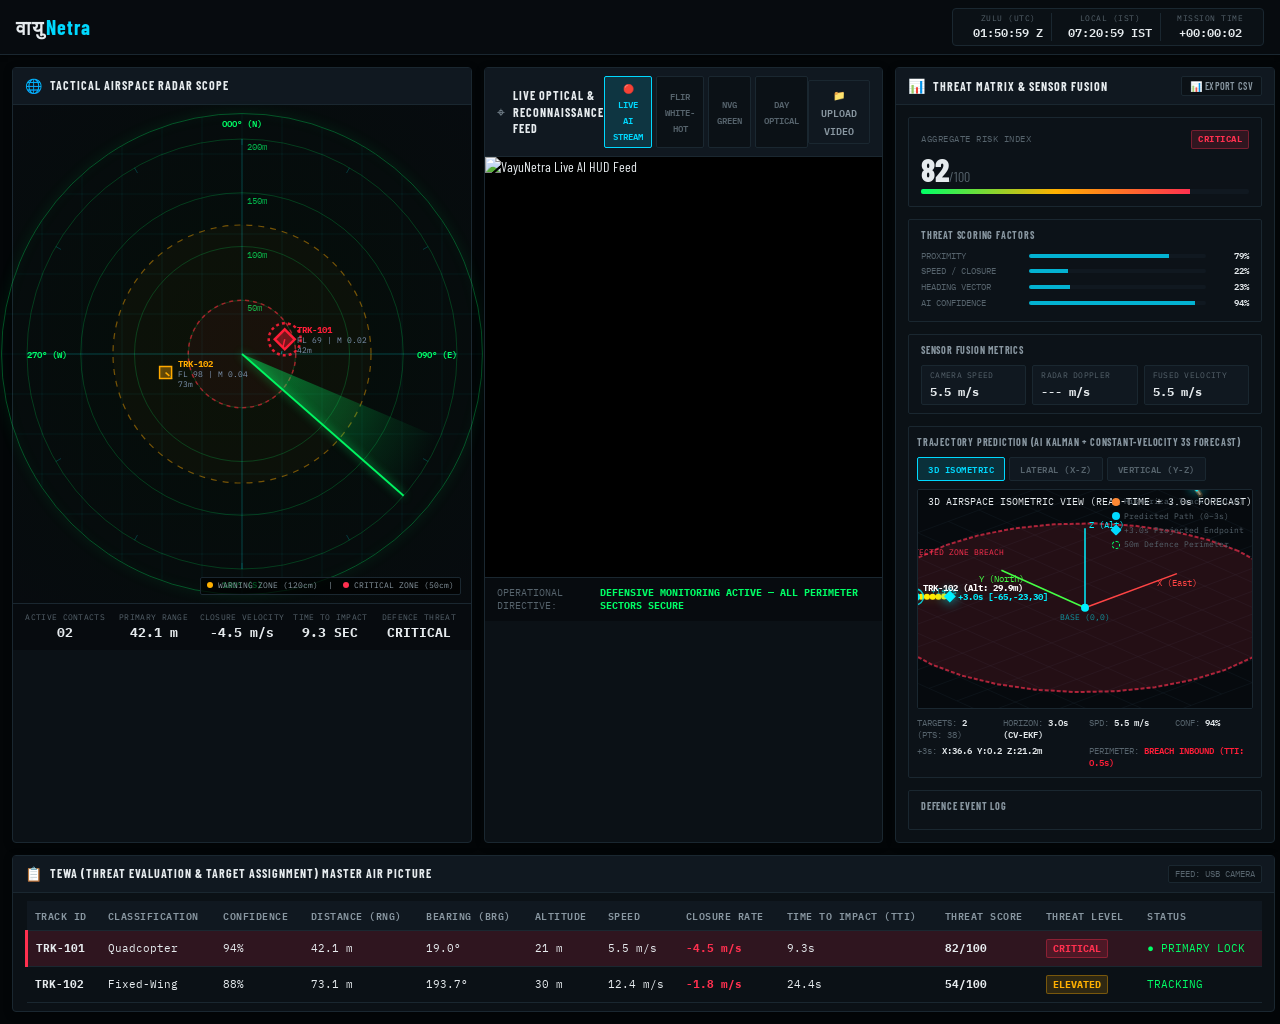
==== commit 00d23a7b: "Remove emblem icon and display pure text title only" ====
--- a/frontend/index.html
+++ b/frontend/index.html
@@ -16,10 +16,8 @@
        ========================================================================= -->
   <header class="warroom-header">
     <div class="header-left">
-      <div class="iaf-emblem-wrap">
-        <div class="title-group">
-          <h1 class="main-screen-title"><span class="brand-badge-icon">🛡️</span> <span class="brand-hi">वायु</span><span class="brand-en">Netra</span></h1>
-        </div>
+      <div class="title-group">
+        <h1 class="main-screen-title"><span class="brand-hi">वायु</span><span class="brand-en">Netra</span></h1>
       </div>
     </div>
 
--- a/frontend/styles.css
+++ b/frontend/styles.css
@@ -115,21 +115,6 @@
   align-items: center;
 }
 
-.iaf-emblem-wrap {
-  display: flex;
-  align-items: center;
-  gap: var(--sp-3);
-}
-
-.brand-badge-icon {
-  font-size: 22px;
-  display: inline-flex;
-  align-items: center;
-  justify-content: center;
-  filter: drop-shadow(0 0 6px rgba(0, 240, 255, 0.45));
-  margin-right: 4px;
-  vertical-align: middle;
-}
 
 .brand-hi {
   color: var(--text-primary);
